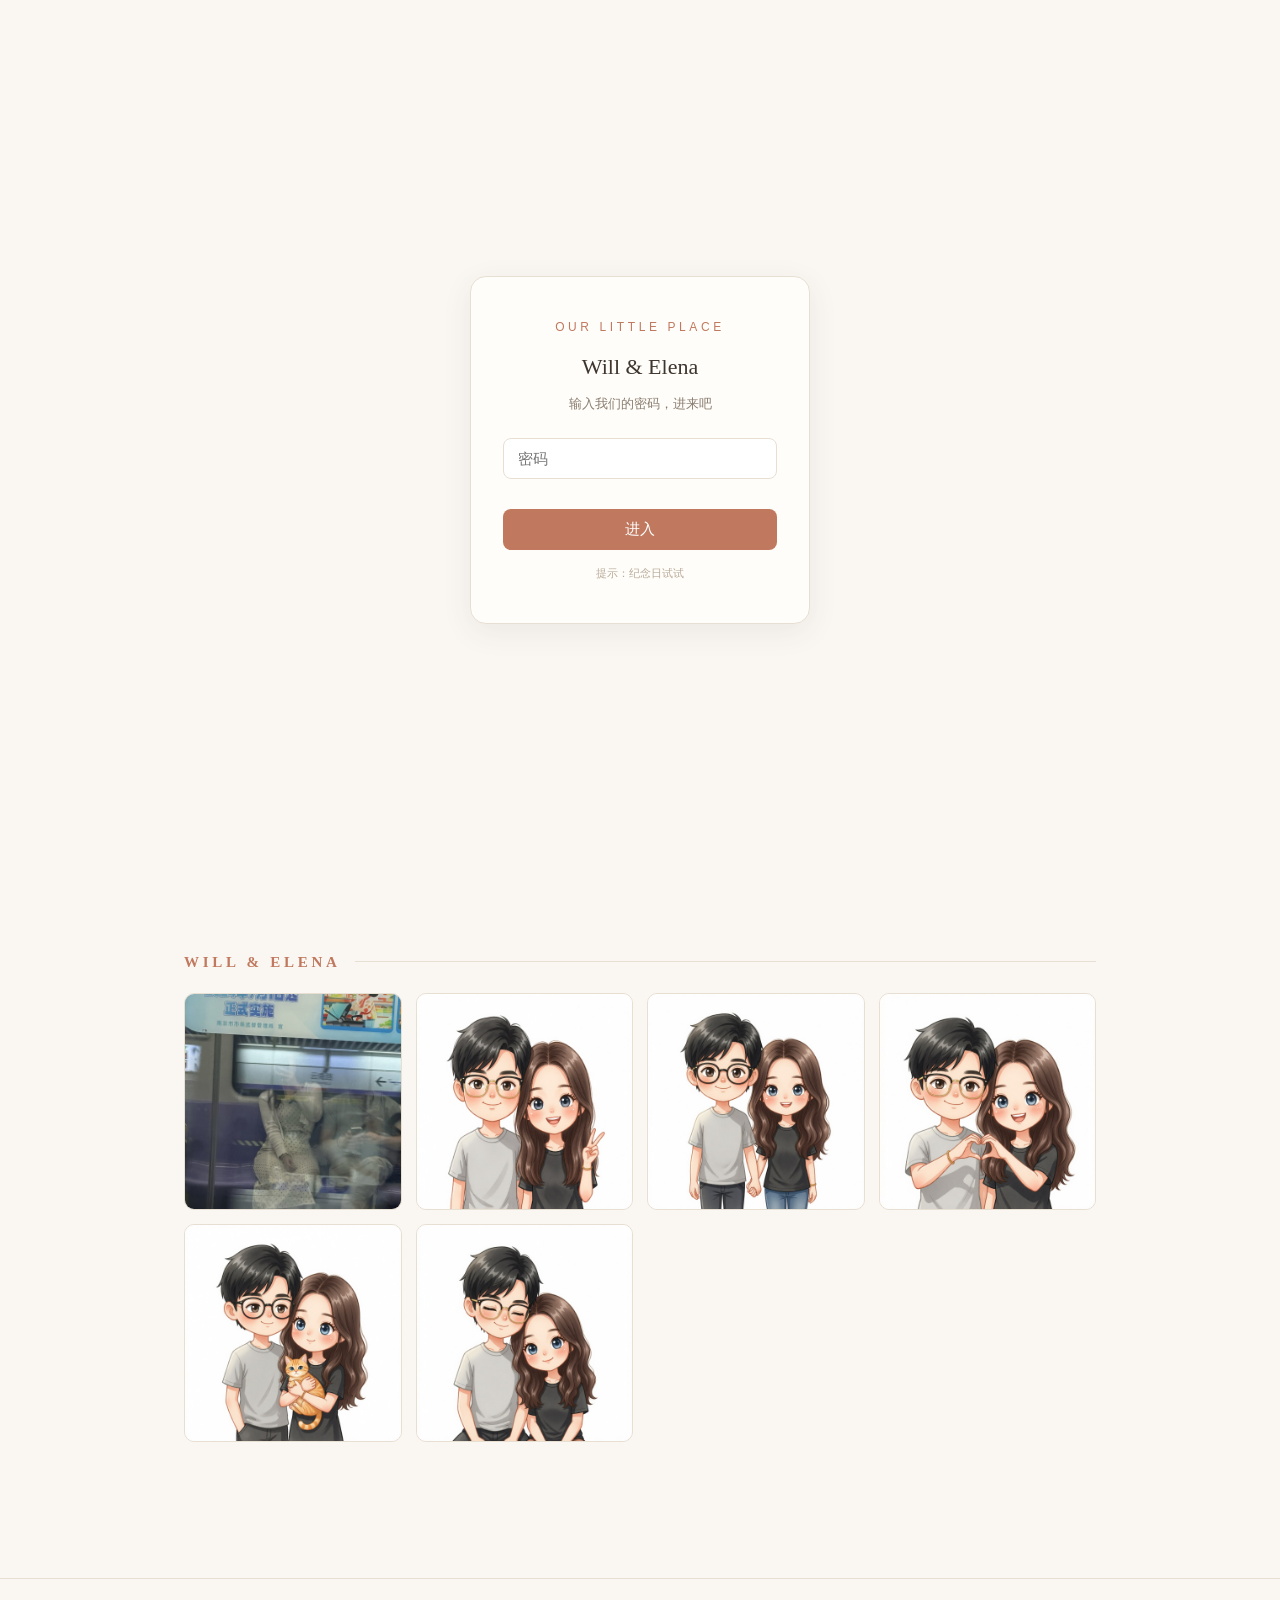
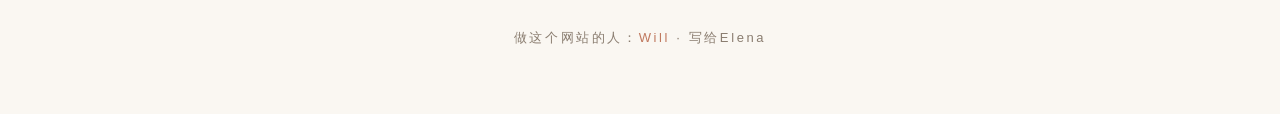
==== gallery.html @ 60353964 "反思标题改8.24;data.js引用加版本号20260824" ====
<!DOCTYPE html>
<html lang="zh-CN">
<head>
<meta charset="UTF-8">
<meta name="viewport" content="width=device-width, initial-scale=1.0">
<title>我们的照片 · Will & Elena</title>
<link rel="stylesheet" href="style.css">
<script src="gate.js"></script>
<!--
  ══════════════════════════════════════════
  照片独立页(显示全部照片)
  · 照片分两组:ELENA(她的) / WILL & ELENA(合照)
  · 照片路径在 data.js 的 photosElena / photosBoth 数组里改
  · 照片文件放 photos/elena/ 和 photos/both/ 文件夹
  ══════════════════════════════════════════
-->
</head>
<body>

<header>
  <nav>
    <a class="brand" href="index.html">Will&nbsp;·&nbsp;Elena</a>
    <div class="links">
      <a href="reflection.html">反思</a>
      <a href="moments.html">时刻</a>
      <a href="gallery.html" class="active">照片</a>
      <a href="likes.html">她喜欢的</a>
    </div>
  </nav>
</header>

<div class="cats left">
  <img src="cats/cat1.jpg" alt="小猫">
  <img src="cats/cat2.jpg" alt="小猫">
  <img src="cats/cat5.jpg" alt="小猫">
</div>
<div class="cats right">
  <img src="cats/cat3.jpg" alt="小猫">
  <img src="cats/cat4.jpg" alt="小猫">
  <img src="cats/cat6.jpg" alt="小猫">
</div>

<div class="page-hero">
  <div class="no">03 / GALLERY</div>
  <h1>我们的照片</h1>
  <p>慢慢填满。</p>
  <a class="back" href="index.html">← 返回主页</a>
</div>

<div class="page-body">
  <div class="group">
    <h3 class="group-title">ELENA</h3>
    <div class="gallery wide" id="galleryElena"></div>
  </div>
  <div class="group">
    <h3 class="group-title">WILL &amp; ELENA</h3>
    <div class="gallery wide" id="galleryBoth"></div>
  </div>
</div>

<footer>
  做这个网站的人：<span class="heart">Will</span> · 写给Elena
</footer>

<script src="data.js?v=20260824"></script>
<script>
(function(){
  function renderPhotos(boxId, arr){
    var gg = document.getElementById(boxId);
    for(var i=0;i<arr.length;i++){
      var p = document.createElement('div');
      p.className = 'photo fade';
      var im = document.createElement('img');
      im.src = arr[i];
      im.alt = '我们的照片';
      im.onerror = function(){ this.parentNode.innerHTML = '<div class="ph"><span class="dot"></span><span>照片位置</span></div>'; };
      p.appendChild(im);
      gg.appendChild(p);
    }
  }
  renderPhotos('galleryElena', photosElena);
  renderPhotos('galleryBoth', photosBoth);
  if('IntersectionObserver' in window){
    var io = new IntersectionObserver(function(es){
      es.forEach(function(e){ if(e.isIntersecting){ e.target.classList.add('in'); io.unobserve(e.target); } });
    },{threshold:.12});
    document.querySelectorAll('.fade').forEach(function(el){ io.observe(el); });
  }
})();
</script>
</body>
</html>
---- style.css ----
/* ═══════════════════════════════════════════════════════════
   Will & Elena 网站 · 样式文件(不用动,除非想换外观)
   ═══════════════════════════════════════════════════════════
   想换颜色:改下面 :root 里的变量,全站一起变
     --bg          页面背景(现在:米白)
     --ink         正文文字色(现在:深棕)
     --ink-soft    次要文字色(现在:灰棕)
     --line        分隔线颜色(现在:浅棕)
     --accent      点缀色(现在:陶土红)——最重要,换主题色改它
     --accent-soft 点缀色浅底(按钮/标签底色)
   颜色写法:#c0795f 这种六位十六进制色值。
   其余部分不建议自行改动,改坏了页面布局找 Jarvis。
   ═══════════════════════════════════════════════════════════ */
:root{
  --bg:#faf7f2;
  --paper:#fffdf9;
  --ink:#3d352e;
  --ink-soft:#8a7d70;
  --line:#e8dfd3;
  --accent:#c0795f;
  --accent-soft:#f0e2d8;
  --serif:"Noto Serif SC","Songti SC","SimSun",serif;
  --sans:"PingFang SC","Microsoft YaHei","Hiragino Sans GB",sans-serif;
}
*{margin:0;padding:0;box-sizing:border-box;}
html{scroll-behavior:smooth;}
body{
  background:var(--bg);
  color:var(--ink);
  font-family:var(--sans);
  line-height:1.75;
  -webkit-font-smoothing:antialiased;
}
/* ── 顶栏 ── */
header{
  position:sticky;top:0;z-index:50;
  background:rgba(250,247,242,.92);
  backdrop-filter:blur(8px);
  border-bottom:1px solid var(--line);
}
nav{
  max-width:960px;margin:0 auto;padding:0 24px;
  display:flex;align-items:center;justify-content:space-between;
  height:56px;
}
nav .brand{
  font-family:var(--serif);font-size:15px;letter-spacing:.12em;
  color:var(--ink);text-decoration:none;
}
nav .links{display:flex;gap:4px;}
nav .links a{
  padding:8px 12px;min-height:44px;display:inline-flex;align-items:center;
  font-size:13.5px;color:var(--ink-soft);text-decoration:none;
  border-radius:6px;transition:color .2s,background .2s;
}
nav .links a:hover{color:var(--accent);background:var(--accent-soft);}
nav .links a.active{color:var(--accent);background:var(--accent-soft);}
@media(max-width:640px){
  nav .brand{font-size:13px;}
  nav .links a{padding:8px 8px;font-size:12.5px;}
}
/* ── 首页 ── */
.hero{
  max-width:960px;margin:0 auto;padding:120px 24px 96px;
  text-align:left;
}
.hero .kicker{
  font-size:13px;letter-spacing:.35em;color:var(--ink-soft);
  margin-bottom:20px;
}
.hero h1{
  font-family:var(--serif);font-weight:600;
  font-size:clamp(40px,7vw,64px);line-height:1.2;
  letter-spacing:.06em;
}
.hero h1 .amp{color:var(--accent);}
.hero p{
  margin-top:24px;font-size:16px;color:var(--ink-soft);
  max-width:560px;text-wrap:pretty;
}
.hero .days{
  margin-top:40px;display:inline-flex;align-items:baseline;gap:10px;
  padding:14px 22px;border:1px solid var(--line);border-radius:10px;
  background:var(--paper);
}
.hero .days b{
  font-family:var(--serif);font-size:28px;color:var(--accent);font-weight:600;
}
.hero .days span{font-size:13px;color:var(--ink-soft);}
.hero .days.hidden{display:none;}
/* ── 独立页头部 ── */
.page-hero{
  max-width:960px;margin:0 auto;padding:80px 24px 16px;
}
.page-hero .no{
  font-family:var(--serif);font-size:13px;letter-spacing:.3em;
  color:var(--accent);margin-bottom:10px;
}
.page-hero h1{
  font-family:var(--serif);font-weight:600;
  font-size:clamp(30px,5vw,42px);letter-spacing:.08em;
}
.page-hero p{color:var(--ink-soft);font-size:14.5px;margin-top:10px;}
.page-hero .back{
  display:inline-block;margin-top:24px;
  font-size:13px;color:var(--ink-soft);text-decoration:none;
  border:1px solid var(--line);border-radius:999px;
  padding:8px 18px;transition:color .2s,border-color .2s;
}
.page-hero .back:hover{color:var(--accent);border-color:var(--accent);}
/* ── 通用节 ── */
section{max-width:960px;margin:0 auto;padding:72px 24px;}
.sec-head{margin-bottom:40px;}
.sec-head-top{
  display:flex;align-items:flex-end;justify-content:space-between;gap:16px;
}
.sec-head .no{
  font-family:var(--serif);font-size:13px;letter-spacing:.3em;
  color:var(--accent);margin-bottom:8px;
}
.sec-head h2{
  font-family:var(--serif);font-weight:600;
  font-size:clamp(26px,4vw,34px);letter-spacing:.08em;
}
.sec-head p{color:var(--ink-soft);font-size:14.5px;margin-top:8px;}
.more{
  flex:none;font-size:13px;color:var(--ink-soft);text-decoration:none;
  border-bottom:1px solid var(--line);padding-bottom:3px;white-space:nowrap;
  transition:color .2s,border-color .2s;
}
.more:hover{color:var(--accent);border-color:var(--accent);}
/* ── 反思墙(时间线) ── */
.timeline{position:relative;padding-left:28px;}
.timeline::before{
  content:"";position:absolute;left:6px;top:6px;bottom:6px;
  width:1px;background:var(--line);
}
.tl-item{position:relative;margin-bottom:36px;}
.tl-item::before{
  content:"";position:absolute;left:-28px;top:8px;
  width:13px;height:13px;border-radius:50%;
  background:var(--accent);border:3px solid var(--bg);
}
.tl-item .date{
  font-size:12.5px;letter-spacing:.12em;color:var(--ink-soft);
}
.tl-item h3{
  font-family:var(--serif);font-weight:600;font-size:19px;
  margin:6px 0 10px;
}
.tl-item .body{
  background:var(--paper);border:1px solid var(--line);border-radius:10px;
  padding:20px 22px;font-size:15px;color:var(--ink);
}
.tl-item .body p{margin-bottom:10px;}
.tl-item .body p:last-child{margin-bottom:0;}
/* 主页反思折叠:默认只显示前两段 */
.tl-item .body.collapsed p:nth-child(n+3){display:none;}
.expand-btn{
  display:block;margin-left:auto;margin-top:12px;
  background:none;border:1px solid var(--line);border-radius:999px;
  color:var(--ink-soft);font-size:12.5px;font-family:var(--sans);
  padding:6px 16px;cursor:pointer;
  transition:color .2s,border-color .2s;
}
.expand-btn:hover{color:var(--accent);border-color:var(--accent);}
/* ── 重要时刻 ── */
.moments-grid{display:grid;grid-template-columns:repeat(auto-fill,minmax(260px,1fr));gap:16px;}
.moment-card{
  background:var(--paper);border:1px solid var(--line);border-radius:10px;
  padding:24px;transition:transform .25s ease,border-color .25s ease;
}
.moment-card:hover{transform:translateY(-3px);border-color:#d8c9b8;}
.moment-card .md{font-family:var(--serif);font-size:22px;color:var(--accent);margin-bottom:10px;}
.moment-card h3{font-family:var(--serif);font-size:17px;font-weight:600;margin-bottom:6px;}
.moment-card p{font-size:13.5px;color:var(--ink-soft);}
/* ── 照片墙 ── */
.gallery{display:grid;grid-template-columns:repeat(3,1fr);gap:14px;}
.gallery.wide{grid-template-columns:repeat(4,1fr);}
@media(max-width:640px){.gallery{grid-template-columns:repeat(2,1fr);}}
.photo{
  aspect-ratio:1/1;border-radius:10px;overflow:hidden;
  background:var(--paper);border:1px solid var(--line);
  position:relative;
}
.photo img{width:100%;height:100%;object-fit:cover;display:block;transition:transform .35s ease;}
.photo:hover img{transform:scale(1.04);}
.photo .ph{
  position:absolute;inset:0;display:flex;flex-direction:column;
  align-items:center;justify-content:center;gap:6px;
  color:var(--ink-soft);font-size:12.5px;letter-spacing:.15em;
}
.photo .ph .dot{width:28px;height:28px;border-radius:50%;border:1px dashed #c9b9a6;}
/* ── 她喜欢的东西 ── */
.likes{display:flex;flex-direction:column;gap:12px;max-width:640px;}
.like-row{
  display:flex;align-items:center;gap:16px;
  background:var(--paper);border:1px solid var(--line);border-radius:10px;
  padding:16px 20px;
}
.like-row .cat{
  flex:none;font-size:12px;letter-spacing:.2em;color:var(--accent);
  border:1px solid var(--accent-soft);background:var(--accent-soft);
  padding:3px 10px;border-radius:999px;
}
.like-row .txt{font-size:15px;color:var(--ink);}
.like-row .txt .todo{color:#b8aa99;}
/* ── 手写版(反思页底部) ── */
.hand-note{font-size:13.5px;color:var(--ink-soft);margin-top:-6px;margin-bottom:18px;}
.handwriting{max-width:720px;}
.hand-img{max-width:100%;border-radius:10px;border:1px solid var(--line);box-shadow:0 4px 14px rgba(61,53,46,.08);}
.hand-ph{
  border:1.5px dashed #c9b9a6;border-radius:10px;
  padding:52px 20px;text-align:center;color:var(--ink-soft);
  font-size:13px;letter-spacing:.1em;background:var(--paper);
}
/* ── 照片墙分组标题 ── */
.group{margin-bottom:56px;}
.group-title{
  font-family:var(--serif);font-size:15px;letter-spacing:.25em;
  color:var(--accent);margin-bottom:18px;
  display:flex;align-items:center;gap:14px;
}
.group-title::after{content:"";flex:1;height:1px;background:var(--line);}
/* ── 页脚 ── */
footer{
  border-top:1px solid var(--line);
  padding:48px 24px 64px;text-align:center;
  color:var(--ink-soft);font-size:13px;letter-spacing:.2em;
}
footer .heart{color:var(--accent);}
/* ── 两侧小猫装饰(每侧 3 只) ── */
.cats{position:fixed;top:0;bottom:0;width:160px;z-index:40;pointer-events:none;}
.cats.left{left:0;}
.cats.right{right:0;}
.cats img{
  position:absolute;width:128px;height:128px;border-radius:50%;
  object-fit:cover;border:3px solid #fff;
  box-shadow:0 4px 14px rgba(61,53,46,.14);
  animation:catfloat 4.5s ease-in-out infinite;
}
.cats.left img:nth-child(1){top:10%;left:14px;}
.cats.left img:nth-child(2){top:36%;left:34px;animation-delay:1.3s;}
.cats.left img:nth-child(3){top:62%;left:16px;animation-delay:2.3s;}
.cats.right img:nth-child(1){top:14%;right:16px;}
.cats.right img:nth-child(2){top:40%;right:36px;animation-delay:.7s;}
.cats.right img:nth-child(3){top:66%;right:14px;animation-delay:1.9s;}
@keyframes catfloat{
  0%,100%{transform:translateY(0);}
  50%{transform:translateY(-8px);}
}
@media(max-width:1320px){.cats{display:none;}}
@media(prefers-reduced-motion:reduce){.cats img{animation:none;}}
/* ── 滚动浮现(默认可见,JS 启用后才淡入) ── */
.fade{opacity:1;transform:none;transition:opacity .7s ease,transform .7s ease;}
.fade.in{opacity:1 !important;transform:none !important;}
@media(prefers-reduced-motion:reduce){
  html{scroll-behavior:auto;}
  .fade{transition:none;}
  .photo:hover img{transform:none;}
}
/* ── 独立页内容区 ── */
.page-body{max-width:960px;margin:0 auto;padding:40px 24px 80px;}
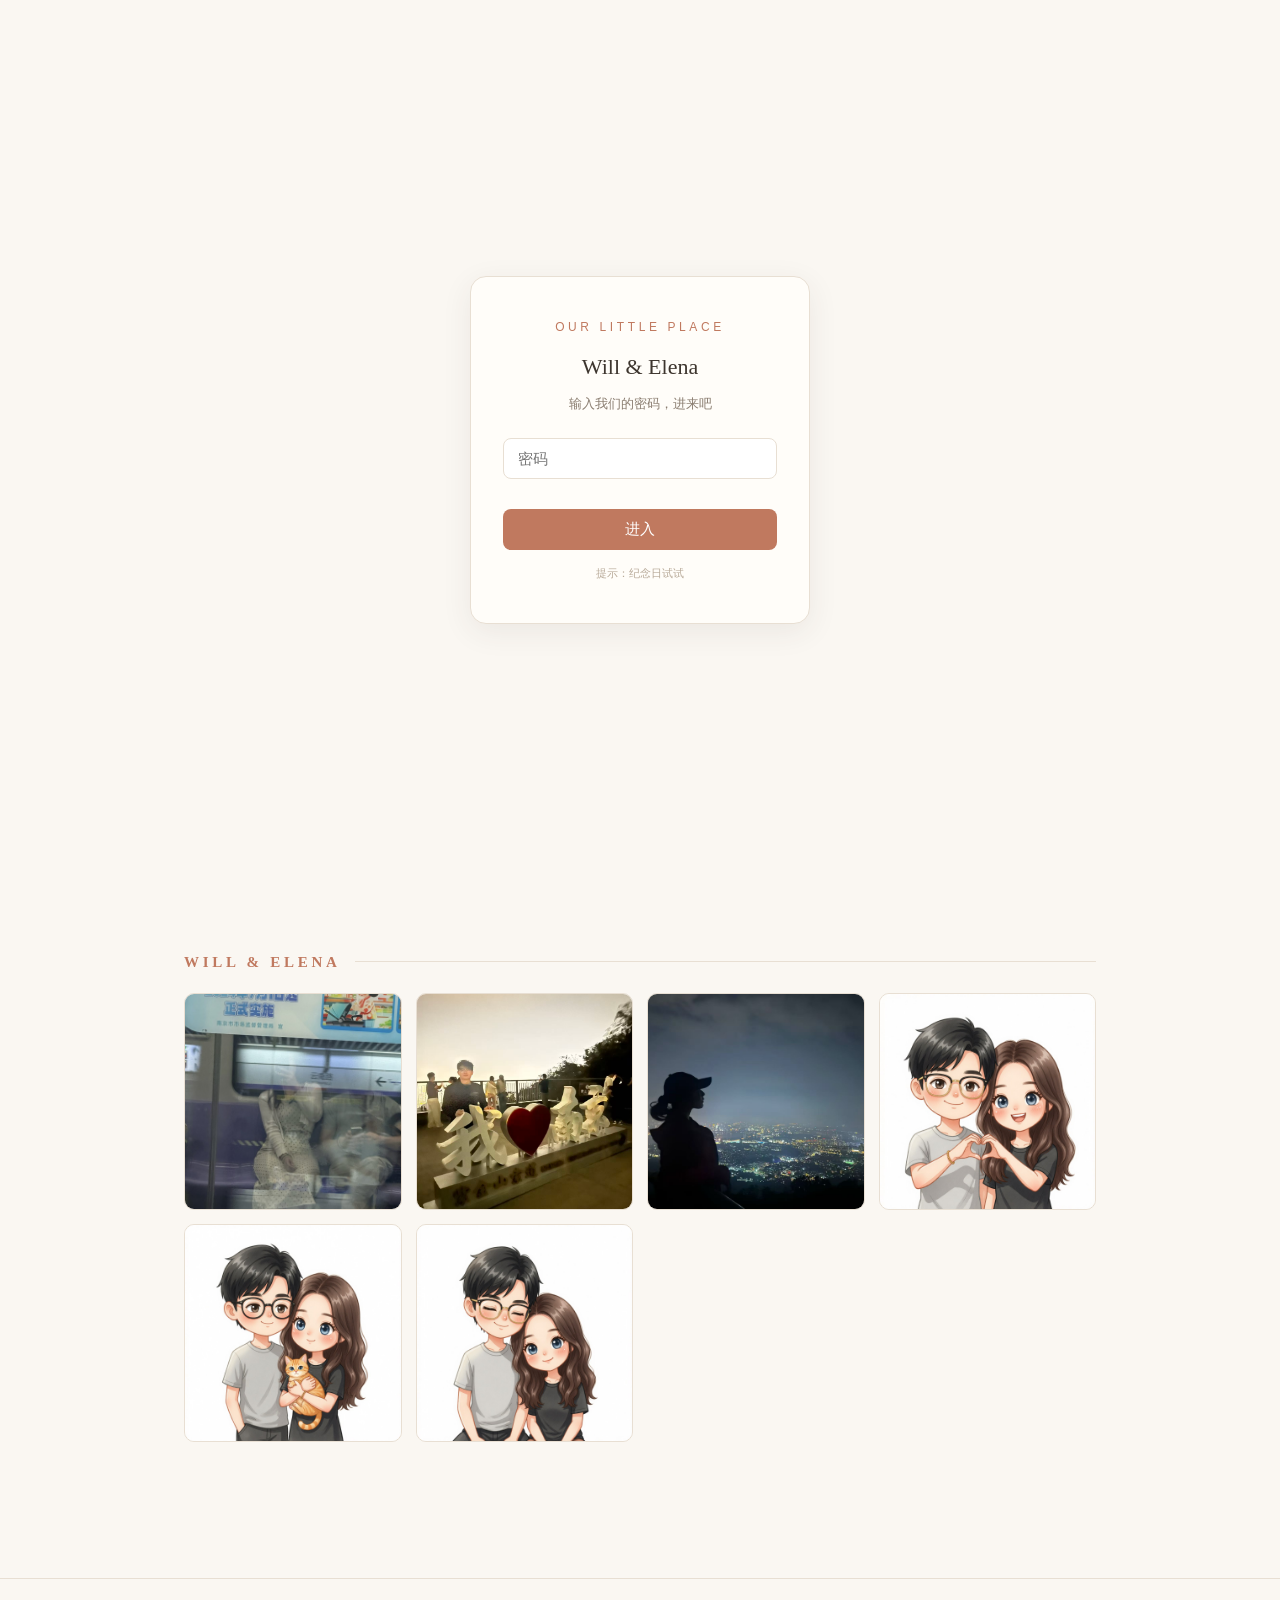
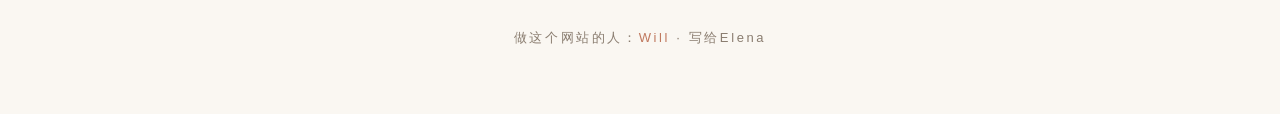
==== commit c225e11b: "反思新增11.4;照片墙加elena第7张;重要时刻补8条;data.js版本号更新" ====
--- a/gallery.html
+++ b/gallery.html
@@ -62,7 +62,7 @@
   做这个网站的人：<span class="heart">Will</span> · 写给Elena
 </footer>
 
-<script src="data.js?v=20260824"></script>
+<script src="data.js?v=20261113"></script>
 <script>
 (function(){
   function renderPhotos(boxId, arr){
